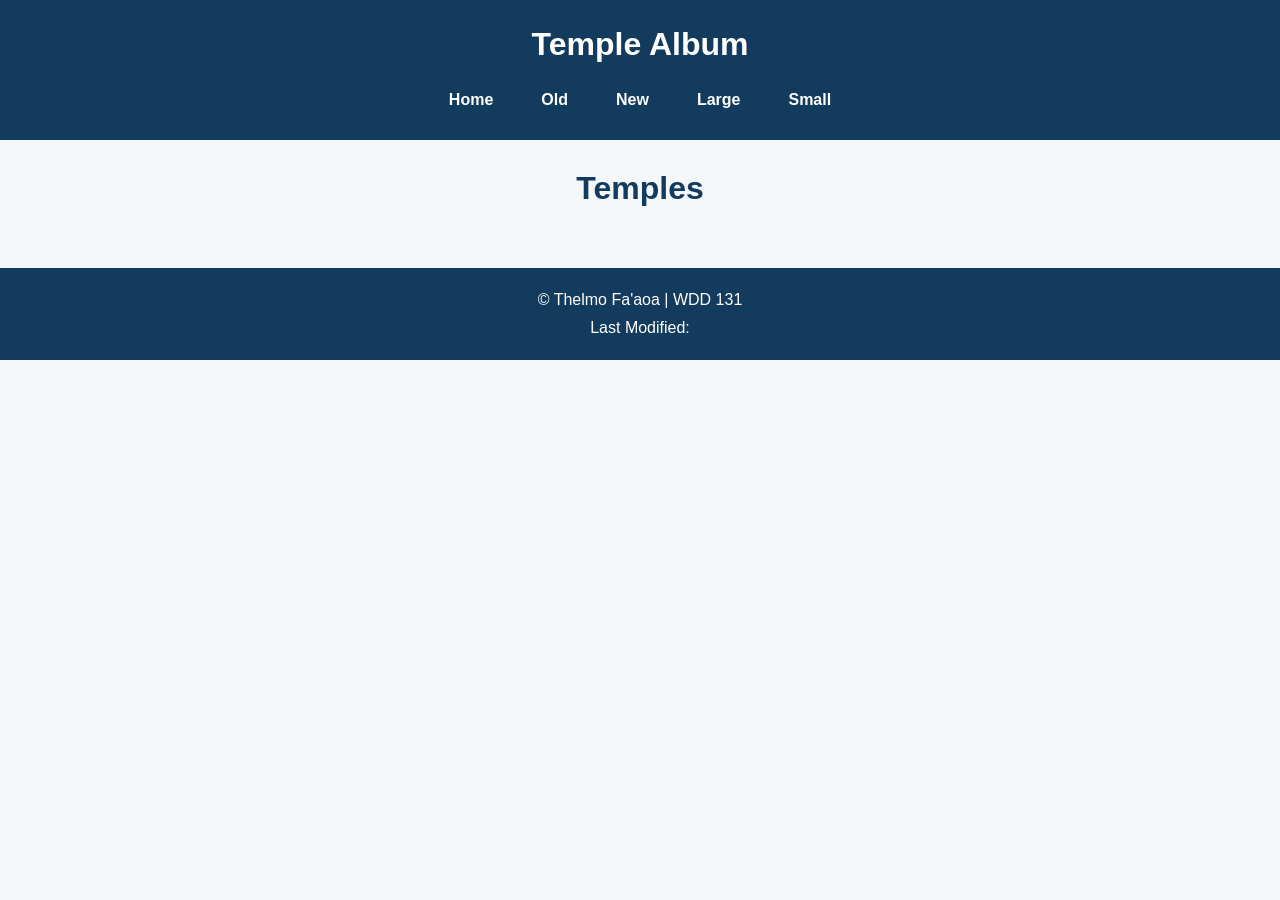
==== filtered-temples.html @ 23e8b85a "Complete W04 Enhanced Temple Picture Album" ====
<!DOCTYPE html>
<html lang="en">
<head>
    <meta charset="UTF-8">
    <meta name="viewport" content="width=device-width, initial-scale=1.0">
    <meta name="description" content="Explore temples from around the world in this responsive temple picture album.">
    <meta name="author" content="Thelmo Fa'aoa">
    <title>Temple Album | WDD 131</title>
    <link rel="stylesheet" href="styles/filtered-temples.css">
    <script src="scripts/filtered-temples.js" defer></script>
</head>

<body>
    <header>
        <div class="header-container">
            <h1>Temple Album</h1>

            <button id="menu" type="button" aria-label="Open navigation menu">
                ☰
            </button>

            <nav id="navigation">
                <a href="#" id="home">Home</a>
                <a href="#" id="old">Old</a>
                <a href="#" id="new">New</a>
                <a href="#" id="large">Large</a>
                <a href="#" id="small">Small</a>
            </nav>
        </div>
    </header>

    <main>
        <h2>Temples</h2>
        <div id="temple-container" class="temple-grid"></div>
    </main>

    <footer>
        <p>&copy; <span id="currentyear"></span> Thelmo Fa'aoa | WDD 131</p>
        <p>Last Modified: <span id="lastModified"></span></p>
    </footer>
</body>
</html>
---- styles/filtered-temples.css ----
:root {
    --primary-color: #123b5d;
    --secondary-color: #ffffff;
    --background-color: #f4f7f9;
    --card-color: #ffffff;
    --text-color: #1f2933;
    --heading-color: #123b5d;
    --border-color: #b8c4cc;
}

* {
    box-sizing: border-box;
}

body {
    margin: 0;
    font-family: Arial, Helvetica, sans-serif;
    color: var(--text-color);
    background-color: var(--background-color);
    line-height: 1.5;
}

header {
    background-color: var(--primary-color);
    color: var(--secondary-color);
    padding: 1rem;
}

.header-container {
    max-width: 1200px;
    margin: 0 auto;
}

h1 {
    margin: 0;
    text-align: center;
    font-size: 2rem;
}

#menu {
    display: block;
    margin: 1rem auto 0;
    padding: 0.4rem 0.8rem;
    background-color: var(--primary-color);
    color: var(--secondary-color);
    border: 2px solid var(--secondary-color);
    border-radius: 5px;
    font-size: 1.5rem;
    cursor: pointer;
}

#menu:hover,
#menu:focus {
    background-color: var(--secondary-color);
    color: var(--primary-color);
}

nav {
    display: none;
    flex-direction: column;
    align-items: center;
    gap: 0.25rem;
    margin-top: 1rem;
}

nav.open {
    display: flex;
}

nav a {
    color: var(--secondary-color);
    text-decoration: none;
    font-weight: bold;
    padding: 0.5rem 1rem;
    border-radius: 5px;
}

nav a:hover,
nav a:focus {
    background-color: var(--secondary-color);
    color: var(--primary-color);
}

main {
    max-width: 1200px;
    margin: 0 auto;
    padding: 1.5rem 1rem 2rem;
}

main h2 {
    color: var(--heading-color);
    text-align: center;
    margin: 0 0 1.5rem;
    font-size: 2rem;
}

.temple-grid {
    display: grid;
    grid-template-columns: 1fr;
    gap: 1.5rem;
}

.temple-card {
    background-color: var(--card-color);
    border: 1px solid var(--border-color);
    border-radius: 8px;
    padding: 1rem;
    text-align: center;
    box-shadow: 0 2px 6px rgba(0, 0, 0, 0.12);
}

.temple-card h3 {
    color: var(--heading-color);
    margin: 0 0 0.75rem;
    font-size: 1.35rem;
}

.temple-card p {
    margin: 0.5rem 0;
}

.temple-card img {
    display: block;
    width: 100%;
    height: auto;
    margin-top: 1rem;
    border-radius: 5px;
}

footer {
    background-color: var(--primary-color);
    color: var(--secondary-color);
    text-align: center;
    padding: 1rem;
}

footer p {
    margin: 0.25rem;
}

@media screen and (min-width: 700px) {
    header {
        padding: 1.25rem;
    }

    #menu {
        display: none;
    }

    nav {
        display: flex;
        flex-direction: row;
        justify-content: center;
        margin-top: 0.75rem;
        gap: 1rem;
    }

    .temple-grid {
        grid-template-columns: repeat(2, 1fr);
    }
}

@media screen and (min-width: 1000px) {
    .temple-grid {
        grid-template-columns: repeat(3, 1fr);
    }
}
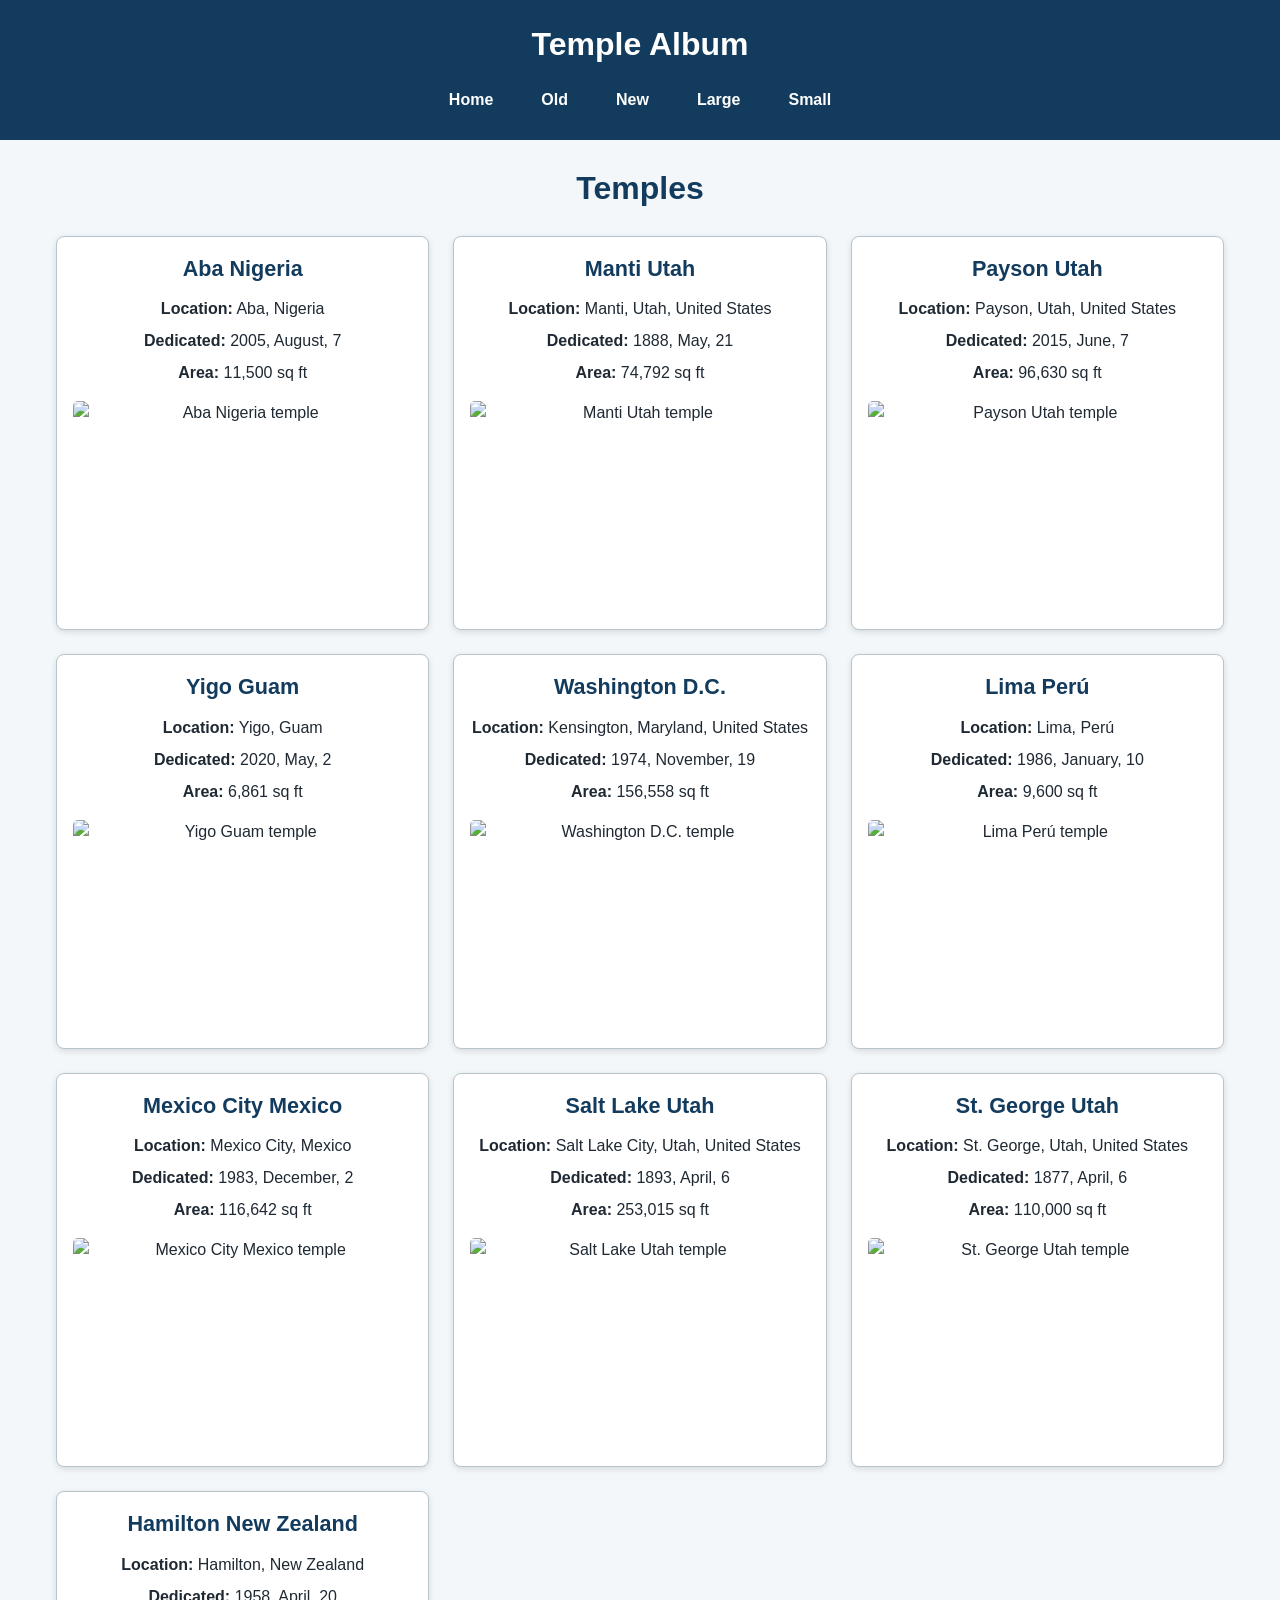
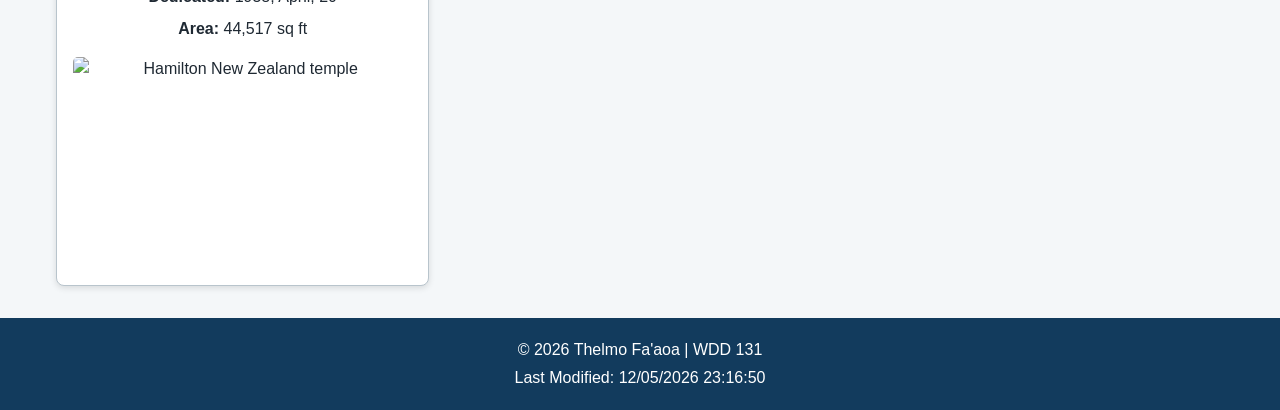
==== commit b17b9122: "Complete W04 Temple Album" ====
--- a/filtered-temples.html
+++ b/filtered-temples.html
@@ -6,6 +6,7 @@
     <meta name="description" content="Explore temples from around the world in this responsive temple picture album.">
     <meta name="author" content="Thelmo Fa'aoa">
     <title>Temple Album | WDD 131</title>
+
     <link rel="stylesheet" href="styles/filtered-temples.css">
     <script src="scripts/filtered-temples.js" defer></script>
 </head>
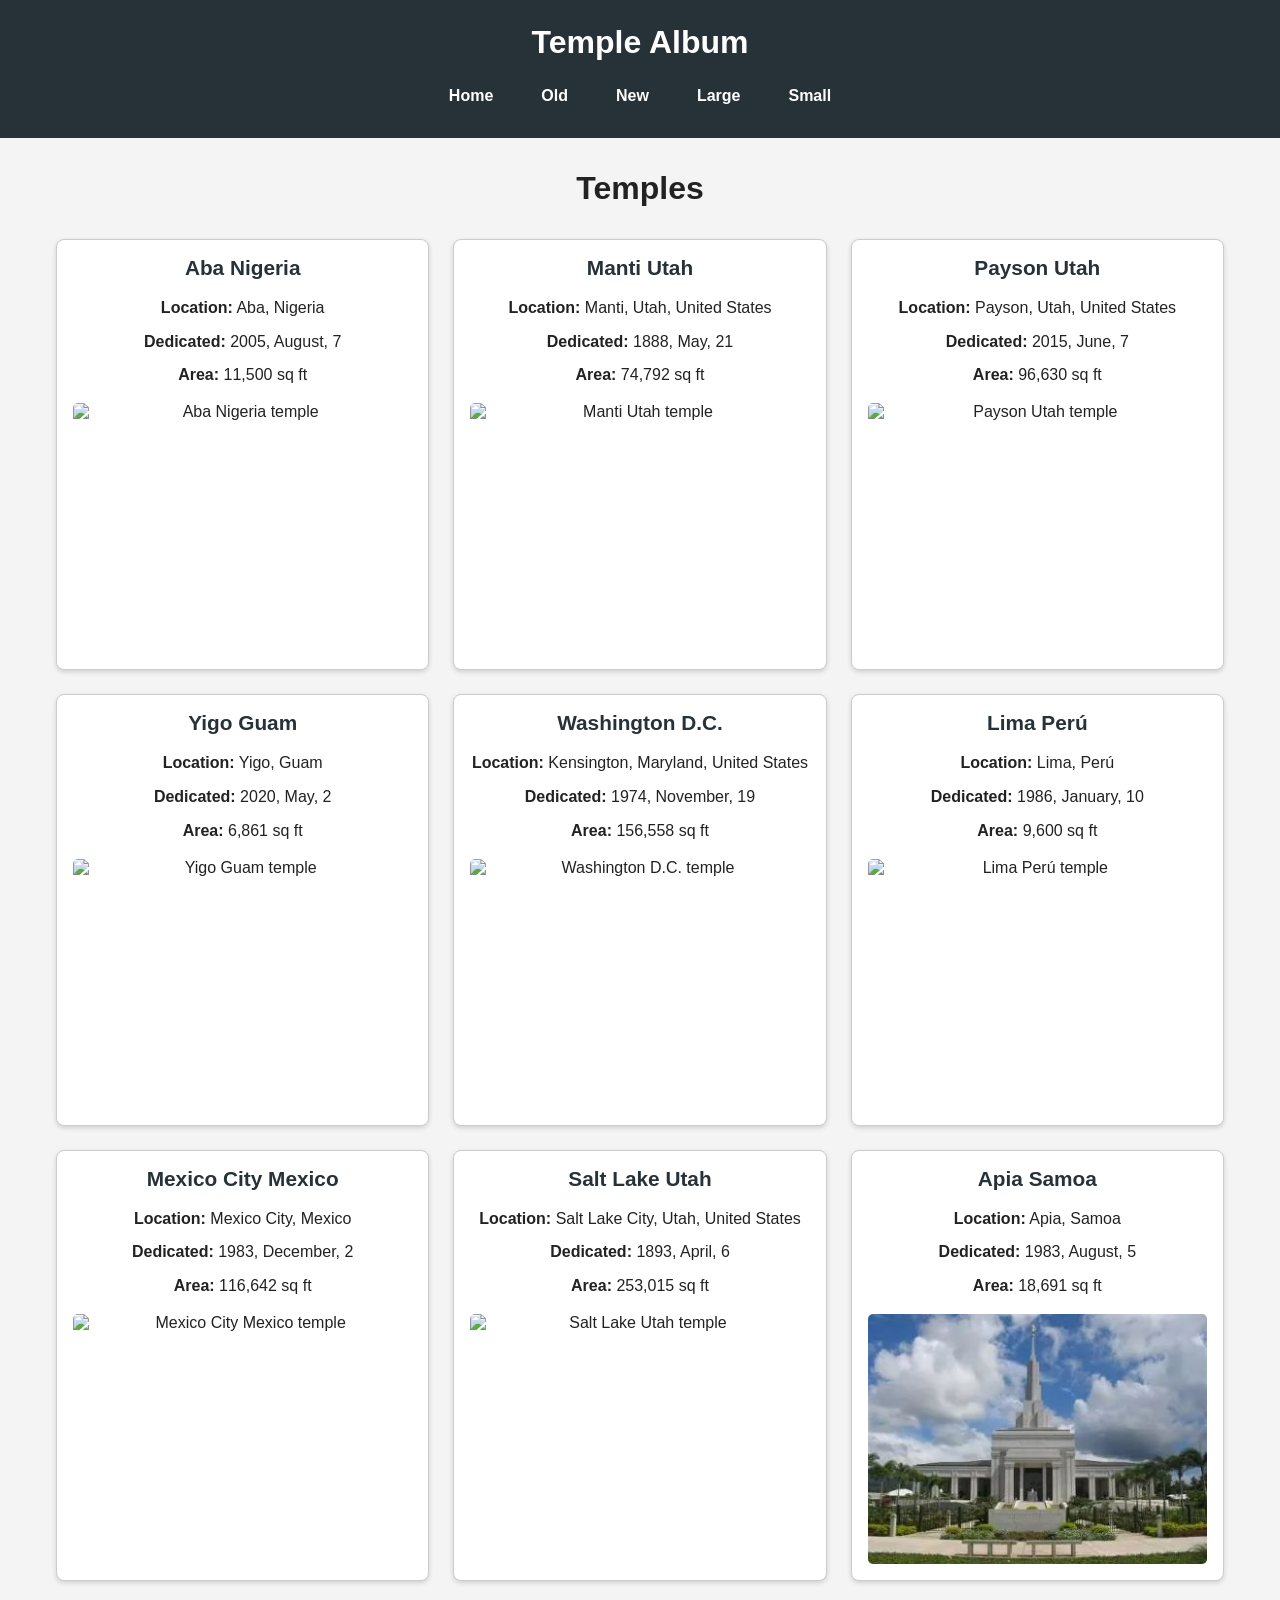
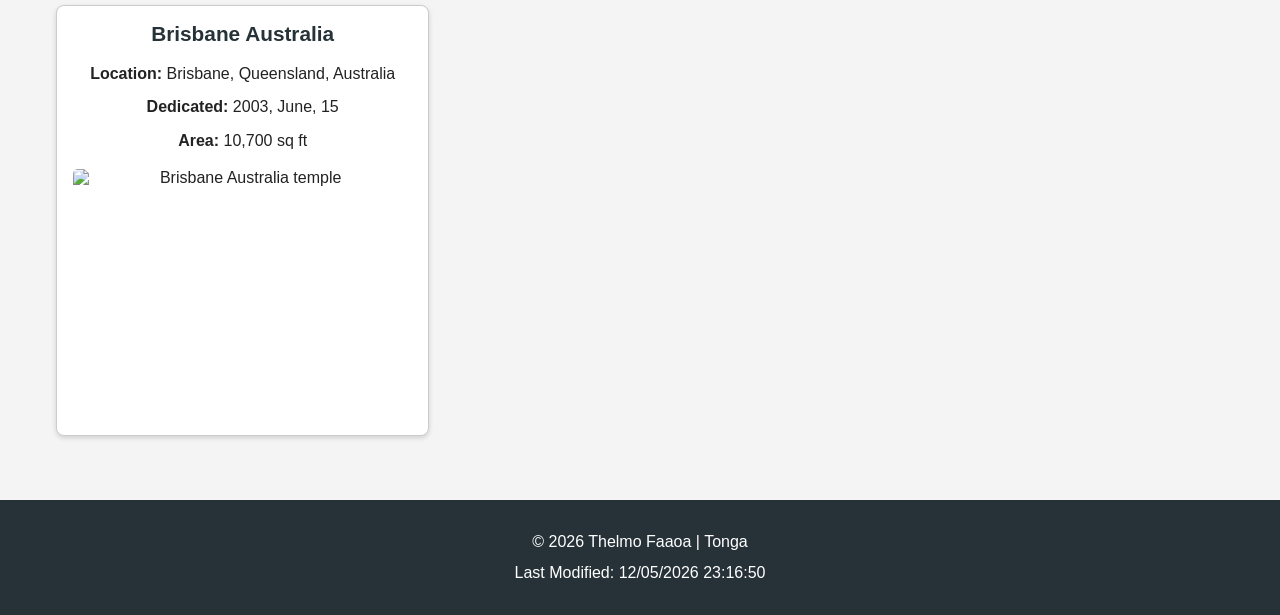
==== commit 8b062cf2: "Complete W02 Picture Album" ====
--- a/filtered-temples.html
+++ b/filtered-temples.html
@@ -1,43 +1,58 @@
 <!DOCTYPE html>
+
 <html lang="en">
 <head>
     <meta charset="UTF-8">
     <meta name="viewport" content="width=device-width, initial-scale=1.0">
-    <meta name="description" content="Explore temples from around the world in this responsive temple picture album.">
-    <meta name="author" content="Thelmo Fa'aoa">
+    <meta name="description" content="Explore temples from around the world with filters for old, new, large, and small temples.">
+    <meta name="author" content="Thelmo Faaoa">
     <title>Temple Album | WDD 131</title>
 
-    <link rel="stylesheet" href="styles/filtered-temples.css">
-    <script src="scripts/filtered-temples.js" defer></script>
+
+<link rel="stylesheet" href="styles/filtered-temples.css">
+<script src="scripts/filtered-temples.js" defer></script>
+
+
 </head>
 
 <body>
     <header>
-        <div class="header-container">
-            <h1>Temple Album</h1>
+        <h1>Temple Album</h1>
 
-            <button id="menu" type="button" aria-label="Open navigation menu">
-                ☰
-            </button>
 
-            <nav id="navigation">
-                <a href="#" id="home">Home</a>
-                <a href="#" id="old">Old</a>
-                <a href="#" id="new">New</a>
-                <a href="#" id="large">Large</a>
-                <a href="#" id="small">Small</a>
-            </nav>
-        </div>
-    </header>
+    <button id="menu" type="button" aria-label="Open navigation menu">
+        ☰
+    </button>
 
-    <main>
-        <h2>Temples</h2>
-        <div id="temple-container" class="temple-grid"></div>
-    </main>
+    <nav id="navigation">
+        <a href="#" id="home">Home</a>
+        <a href="#" id="old">Old</a>
+        <a href="#" id="new">New</a>
+        <a href="#" id="large">Large</a>
+        <a href="#" id="small">Small</a>
+    </nav>
+</header>
 
-    <footer>
-        <p>&copy; <span id="currentyear"></span> Thelmo Fa'aoa | WDD 131</p>
-        <p>Last Modified: <span id="lastModified"></span></p>
-    </footer>
+<main>
+    <h2>Temples</h2>
+
+    <section id="temple-container" class="temples">
+        <!-- Temple cards are created by JavaScript -->
+    </section>
+</main>
+
+<footer>
+    <p>
+        &copy; <span id="currentyear"></span>
+        Thelmo Faaoa | Tonga
+    </p>
+
+    <p>
+        Last Modified:
+        <span id="lastModified"></span>
+    </p>
+</footer>
+
+
 </body>
 </html>
--- a/styles/filtered-temples.css
+++ b/styles/filtered-temples.css
@@ -1,65 +1,147 @@
-:root {
-    --primary-color: #123b5d;
-    --secondary-color: #ffffff;
-    --background-color: #f4f7f9;
-    --card-color: #ffffff;
-    --text-color: #1f2933;
-    --heading-color: #123b5d;
-    --border-color: #b8c4cc;
-}
-
 * {
-    box-sizing: border-box;
-}
+  box-sizing: border-box;
+  }
 
 body {
-    margin: 0;
-    font-family: Arial, Helvetica, sans-serif;
-    color: var(--text-color);
-    background-color: var(--background-color);
-    line-height: 1.5;
+margin: 0;
+font-family: Arial, Helvetica, sans-serif;
+background-color: #f4f4f4;
+color: #222222;
 }
 
 header {
-    background-color: var(--primary-color);
-    color: var(--secondary-color);
-    padding: 1rem;
+background-color: #263238;
+color: #ffffff;
+padding: 1.5rem 1rem;
 }
 
-.header-container {
-    max-width: 1200px;
-    margin: 0 auto;
+header h1 {
+margin: 0;
+text-align: center;
+font-size: 2rem;
 }
 
-h1 {
-    margin: 0;
-    text-align: center;
-    font-size: 2rem;
+nav {
+display: flex;
+justify-content: center;
+align-items: center;
+gap: 1rem;
+margin-top: 1rem;
+}
+
+nav a {
+color: #ffffff;
+text-decoration: none;
+font-weight: bold;
+padding: 0.6rem 1rem;
+border-radius: 5px;
+}
+
+nav a:hover,
+nav a:focus {
+background-color: #ffffff;
+color: #263238;
+outline: 2px solid #ffffff;
+}
+
+#menu {
+display: none;
+margin: 1rem auto 0;
+padding: 0.4rem 0.8rem;
+background-color: #ffffff;
+color: #263238;
+border: 2px solid #ffffff;
+border-radius: 5px;
+font-size: 1.5rem;
+cursor: pointer;
+}
+
+main {
+max-width: 1200px;
+margin: 0 auto;
+padding: 2rem 1rem;
+}
+
+main h2 {
+text-align: center;
+font-size: 2rem;
+margin: 0 0 2rem;
+}
+
+.temples {
+display: grid;
+grid-template-columns: repeat(3, 1fr);
+gap: 1.5rem;
+}
+
+.temple-card {
+background-color: #ffffff;
+border: 1px solid #cccccc;
+border-radius: 8px;
+padding: 1rem;
+text-align: center;
+box-shadow: 0 2px 5px rgba(0, 0, 0, 0.15);
+}
+
+.temple-card h3 {
+margin: 0 0 1rem;
+color: #263238;
+font-size: 1.3rem;
+}
+
+.temple-card p {
+margin: 0.6rem 0;
+line-height: 1.5;
+}
+
+.temple-card img {
+display: block;
+width: 100%;
+height: 250px;
+object-fit: cover;
+margin-top: 1rem;
+border-radius: 5px;
+}
+
+footer {
+background-color: #263238;
+color: #ffffff;
+text-align: center;
+padding: 1.5rem 1rem;
+margin-top: 2rem;
+}
+
+footer p {
+margin: 0.4rem;
+line-height: 1.5;
+}
+
+/* Tablet */
+@media screen and (max-width: 900px) {
+.temples {
+grid-template-columns: repeat(2, 1fr);
+}
+}
+
+/* Mobile */
+@media screen and (max-width: 600px) {
+header {
+padding: 1rem;
+}
+
+
+header h1 {
+    font-size: 1.7rem;
 }
 
 #menu {
     display: block;
-    margin: 1rem auto 0;
-    padding: 0.4rem 0.8rem;
-    background-color: var(--primary-color);
-    color: var(--secondary-color);
-    border: 2px solid var(--secondary-color);
-    border-radius: 5px;
-    font-size: 1.5rem;
-    cursor: pointer;
-}
-
-#menu:hover,
-#menu:focus {
-    background-color: var(--secondary-color);
-    color: var(--primary-color);
 }
 
 nav {
     display: none;
     flex-direction: column;
-    align-items: center;
-    gap: 0.25rem;
+    gap: 0.3rem;
     margin-top: 1rem;
 }
 
@@ -68,100 +150,26 @@
 }
 
 nav a {
-    color: var(--secondary-color);
-    text-decoration: none;
-    font-weight: bold;
-    padding: 0.5rem 1rem;
-    border-radius: 5px;
-}
-
-nav a:hover,
-nav a:focus {
-    background-color: var(--secondary-color);
-    color: var(--primary-color);
+    width: 100%;
+    text-align: center;
 }
 
 main {
-    max-width: 1200px;
-    margin: 0 auto;
-    padding: 1.5rem 1rem 2rem;
+    padding: 1.5rem 0.8rem;
 }
 
 main h2 {
-    color: var(--heading-color);
-    text-align: center;
-    margin: 0 0 1.5rem;
-    font-size: 2rem;
+    font-size: 1.7rem;
 }
 
-.temple-grid {
-    display: grid;
+.temples {
     grid-template-columns: 1fr;
-    gap: 1.5rem;
-}
-
-.temple-card {
-    background-color: var(--card-color);
-    border: 1px solid var(--border-color);
-    border-radius: 8px;
-    padding: 1rem;
-    text-align: center;
-    box-shadow: 0 2px 6px rgba(0, 0, 0, 0.12);
-}
-
-.temple-card h3 {
-    color: var(--heading-color);
-    margin: 0 0 0.75rem;
-    font-size: 1.35rem;
-}
-
-.temple-card p {
-    margin: 0.5rem 0;
 }
 
 .temple-card img {
-    display: block;
-    width: 100%;
     height: auto;
-    margin-top: 1rem;
-    border-radius: 5px;
+    max-height: 300px;
 }
 
-footer {
-    background-color: var(--primary-color);
-    color: var(--secondary-color);
-    text-align: center;
-    padding: 1rem;
+
 }
-
-footer p {
-    margin: 0.25rem;
-}
-
-@media screen and (min-width: 700px) {
-    header {
-        padding: 1.25rem;
-    }
-
-    #menu {
-        display: none;
-    }
-
-    nav {
-        display: flex;
-        flex-direction: row;
-        justify-content: center;
-        margin-top: 0.75rem;
-        gap: 1rem;
-    }
-
-    .temple-grid {
-        grid-template-columns: repeat(2, 1fr);
-    }
-}
-
-@media screen and (min-width: 1000px) {
-    .temple-grid {
-        grid-template-columns: repeat(3, 1fr);
-    }
-}
